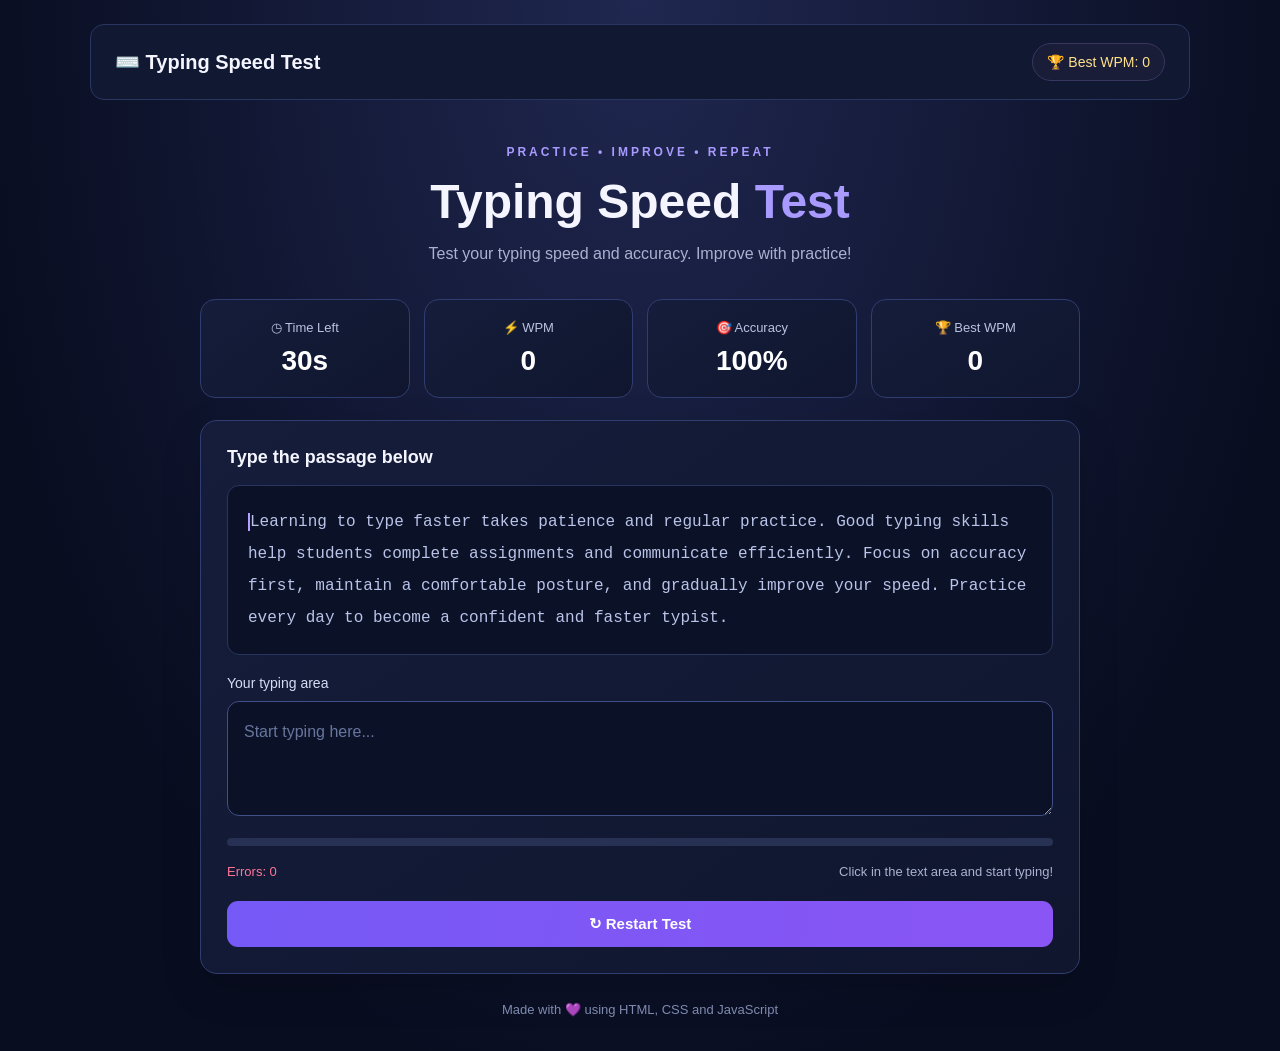
==== index.html @ 7d8ab03d "Add Typing Speed Test project" ====
<!DOCTYPE html>
<html lang="en">
<head>
    <meta charset="UTF-8">
    <meta name="viewport" content="width=device-width, initial-scale=1.0">
    <title>Typing Speed Test</title>
    <link rel="stylesheet" href="style.css">
    <script src="script.js" defer></script>
</head>
<body>

    <header class="navbar">
        <div class="logo">⌨️ Typing Speed Test</div>
        <div class="best-score">🏆 Best WPM: <span id="best">0</span></div>
    </header>

    <main class="container">
        <section class="heading">
            <p class="tag">PRACTICE • IMPROVE • REPEAT</p>
            <h1>Typing Speed <span>Test</span></h1>
            <p>Test your typing speed and accuracy. Improve with practice!</p>
        </section>

        <section class="stats">
            <div class="stat-card">
                <p>◷ Time Left</p>
                <h2 id="time">30s</h2>
            </div>
            <div class="stat-card">
                <p>⚡ WPM</p>
                <h2 id="wpm">0</h2>
            </div>
            <div class="stat-card">
                <p>🎯 Accuracy</p>
                <h2 id="accuracy">100%</h2>
            </div>
            <div class="stat-card">
                <p>🏆 Best WPM</p>
                <h2 id="best-stat">0</h2>
            </div>
        </section>

        <section class="typing-card">
            <h3>Type the passage below</h3>

            <div id="passage" class="passage"></div>

            <label for="typing-input">Your typing area</label>
            <textarea
                id="typing-input"
                placeholder="Start typing here..."
                spellcheck="false"
                autocomplete="off"
            ></textarea>

            <div class="progress-track">
                <div id="progress" class="progress"></div>
            </div>

            <div class="bottom-row">
                <span id="errors">Errors: 0</span>
                <span id="status">Click in the text area and start typing!</span>
            </div>

            <button id="restart">↻ Restart Test</button>
        </section>

        <section id="result" class="result" hidden>
            <div class="trophy">🏆</div>
            <h2>Test Completed!</h2>
            <p id="result-message">Great job! Keep practising.</p>

            <div class="result-stats">
                <div><span>WPM</span><strong id="final-wpm">0</strong></div>
                <div><span>Accuracy</span><strong id="final-accuracy">100%</strong></div>
                <div><span>Errors</span><strong id="final-errors">0</strong></div>
            </div>

            <button id="try-again">↻ Try Again</button>
        </section>
    </main>

    <footer>
        <p>Made with 💜 using HTML, CSS and JavaScript</p>
    </footer>

</body>
</html>
---- style.css ----
/* ===== GENERAL STYLING ===== */
* {
    margin: 0;
    padding: 0;
    box-sizing: border-box;
}

body {
    font-family: 'Segoe UI', Arial, sans-serif;
    background: radial-gradient(ellipse at top, #202750, #080d20 75%);
    color: #f4f5ff;
    min-height: 100vh;
    padding: 24px;
}

/* ===== NAVIGATION BAR ===== */
.navbar {
    max-width: 1100px;
    margin: 0 auto;
    display: flex;
    justify-content: space-between;
    align-items: center;
    padding: 18px 24px;
    background: #101832;
    border: 1px solid #293660;
    border-radius: 14px;
}

.logo {
    font-size: 20px;
    font-weight: 700;
}

.best-score {
    font-size: 14px;
    color: #ffe28a;
    background: #191d38;
    border: 1px solid #39365f;
    padding: 10px 14px;
    border-radius: 30px;
}

/* ===== MAIN CONTAINER ===== */
.container {
    max-width: 880px;
    margin: 0 auto;
}

.heading {
    text-align: center;
    margin: 45px 0 32px;
}

.tag {
    color: #a99aff;
    font-size: 12px;
    font-weight: bold;
    letter-spacing: 3px;
    margin-bottom: 15px;
}

.heading h1 {
    font-size: clamp(32px, 5vw, 48px);
    margin-bottom: 12px;
}

.heading h1 span {
    color: #a99aff;
}

.heading > p:last-child {
    color: #aab2d0;
    line-height: 1.6;
}

/* ===== STATISTICS CARDS ===== */
.stats {
    display: grid;
    grid-template-columns: repeat(4, minmax(0, 1fr));
    gap: 14px;
    margin-bottom: 22px;
}

.stat-card {
    background: linear-gradient(145deg, #151d3b, #10162e);
    border: 1px solid #303d70;
    border-radius: 15px;
    padding: 20px 12px;
    text-align: center;
    transition: transform 0.2s, border-color 0.2s;
}

.stat-card:hover {
    transform: translateY(-3px);
    border-color: #8270ee;
}

.stat-card p {
    font-size: 13px;
    color: #bac2e1;
    margin-bottom: 10px;
}

.stat-card h2 {
    font-size: 28px;
    color: #ffffff;
}

/* ===== TYPING AREA ===== */
.typing-card,
.result {
    background: linear-gradient(145deg, #151d3b, #10162e);
    border: 1px solid #303d70;
    border-radius: 17px;
    padding: 26px;
    box-shadow: 0 15px 40px #00000025;
}

.typing-card h3 {
    font-size: 18px;
    margin-bottom: 17px;
}

.passage {
    background: #0b1228;
    border: 1px solid #28355e;
    border-radius: 12px;
    padding: 20px;
    margin-bottom: 20px;
    color: #b9c4e8;
    font-family: Consolas, monospace;
    font-size: 16px;
    line-height: 2;
    overflow-wrap: anywhere;
}

.passage span.correct {
    color: #65edb2;
}

.passage span.incorrect {
    color: #ff8d9c;
    background: #582537;
    border-radius: 3px;
}

.passage span.current {
    border-left: 2px solid #b4a1ff;
}

.typing-card label {
    display: block;
    margin-bottom: 10px;
    font-size: 14px;
    color: #d7dcf5;
}

textarea {
    width: 100%;
    min-height: 115px;
    resize: vertical;
    background: #0b1228;
    color: #ffffff;
    border: 1px solid #414f87;
    border-radius: 12px;
    padding: 16px;
    font-family: inherit;
    font-size: 16px;
    line-height: 1.7;
    outline: none;
    margin-bottom: 18px;
}

textarea::placeholder {
    color: #68769d;
}

textarea:focus {
    border-color: #a99aff;
    box-shadow: 0 0 0 3px #a99aff20;
}

/* ===== PROGRESS BAR ===== */
.progress-track {
    height: 8px;
    background: #263153;
    border-radius: 20px;
    overflow: hidden;
}

.progress {
    width: 0%;
    height: 100%;
    background: linear-gradient(90deg, #6554ef, #b49aff);
    border-radius: 20px;
    transition: width 0.15s;
}

/* ===== BOTTOM DETAILS ===== */
.bottom-row {
    display: flex;
    justify-content: space-between;
    align-items: center;
    flex-wrap: wrap;
    gap: 12px;
    margin: 18px 0 22px;
    font-size: 13px;
    color: #aab2d0;
}

#errors {
    color: #ff7598;
}

/* ===== BUTTONS ===== */
button {
    width: 100%;
    padding: 14px 18px;
    border: none;
    border-radius: 11px;
    background: linear-gradient(100deg, #7559f6, #8a55f4);
    color: white;
    font-size: 15px;
    font-weight: 700;
    cursor: pointer;
    transition: transform 0.2s, box-shadow 0.2s;
}

button:hover {
    transform: translateY(-2px);
    box-shadow: 0 7px 20px #7559f655;
}

button:active {
    transform: scale(0.99);
}

button:focus-visible {
    outline: 2px solid white;
    outline-offset: 3px;
}

/* ===== RESULTS ===== */
.result {
    margin-top: 22px;
    text-align: center;
}

.result[hidden] {
    display: none;
}

.trophy {
    font-size: 48px;
    margin-bottom: 12px;
}

.result h2 {
    color: #c2b1ff;
    font-size: 28px;
    margin-bottom: 10px;
}

.result > p {
    color: #bac2e1;
    line-height: 1.6;
}

.result-stats {
    display: grid;
    grid-template-columns: repeat(3, minmax(0, 1fr));
    gap: 12px;
    margin: 25px 0;
}

.result-stats div {
    padding: 17px 10px;
    background: #0b1228;
    border: 1px solid #28355e;
    border-radius: 12px;
}

.result-stats span,
.result-stats strong {
    display: block;
}

.result-stats span {
    color: #aab2d0;
    font-size: 13px;
    margin-bottom: 10px;
}

.result-stats strong {
    color: #65edb2;
    font-size: 24px;
}

/* ===== FOOTER ===== */
footer {
    text-align: center;
    color: #7f8bae;
    font-size: 13px;
    margin: 28px 0 10px;
}

/* ===== MOBILE RESPONSIVE DESIGN ===== */
@media (max-width: 600px) {
    body {
        padding: 14px;
    }

    .navbar {
        padding: 15px 12px;
        gap: 10px;
        flex-wrap: wrap;
    }

    .logo {
        font-size: 16px;
    }

    .best-score {
        font-size: 12px;
        padding: 8px 10px;
    }

    .heading {
        margin: 32px 0 24px;
    }

    .stats {
        grid-template-columns: repeat(2, minmax(0, 1fr));
        gap: 10px;
    }

    .stat-card {
        padding: 17px 8px;
    }

    .typing-card,
    .result {
        padding: 17px;
    }

    .passage {
        padding: 14px;
        font-size: 14px;
    }

    .bottom-row {
        align-items: flex-start;
        flex-direction: column;
    }

    .result-stats {
        gap: 8px;
    }
}
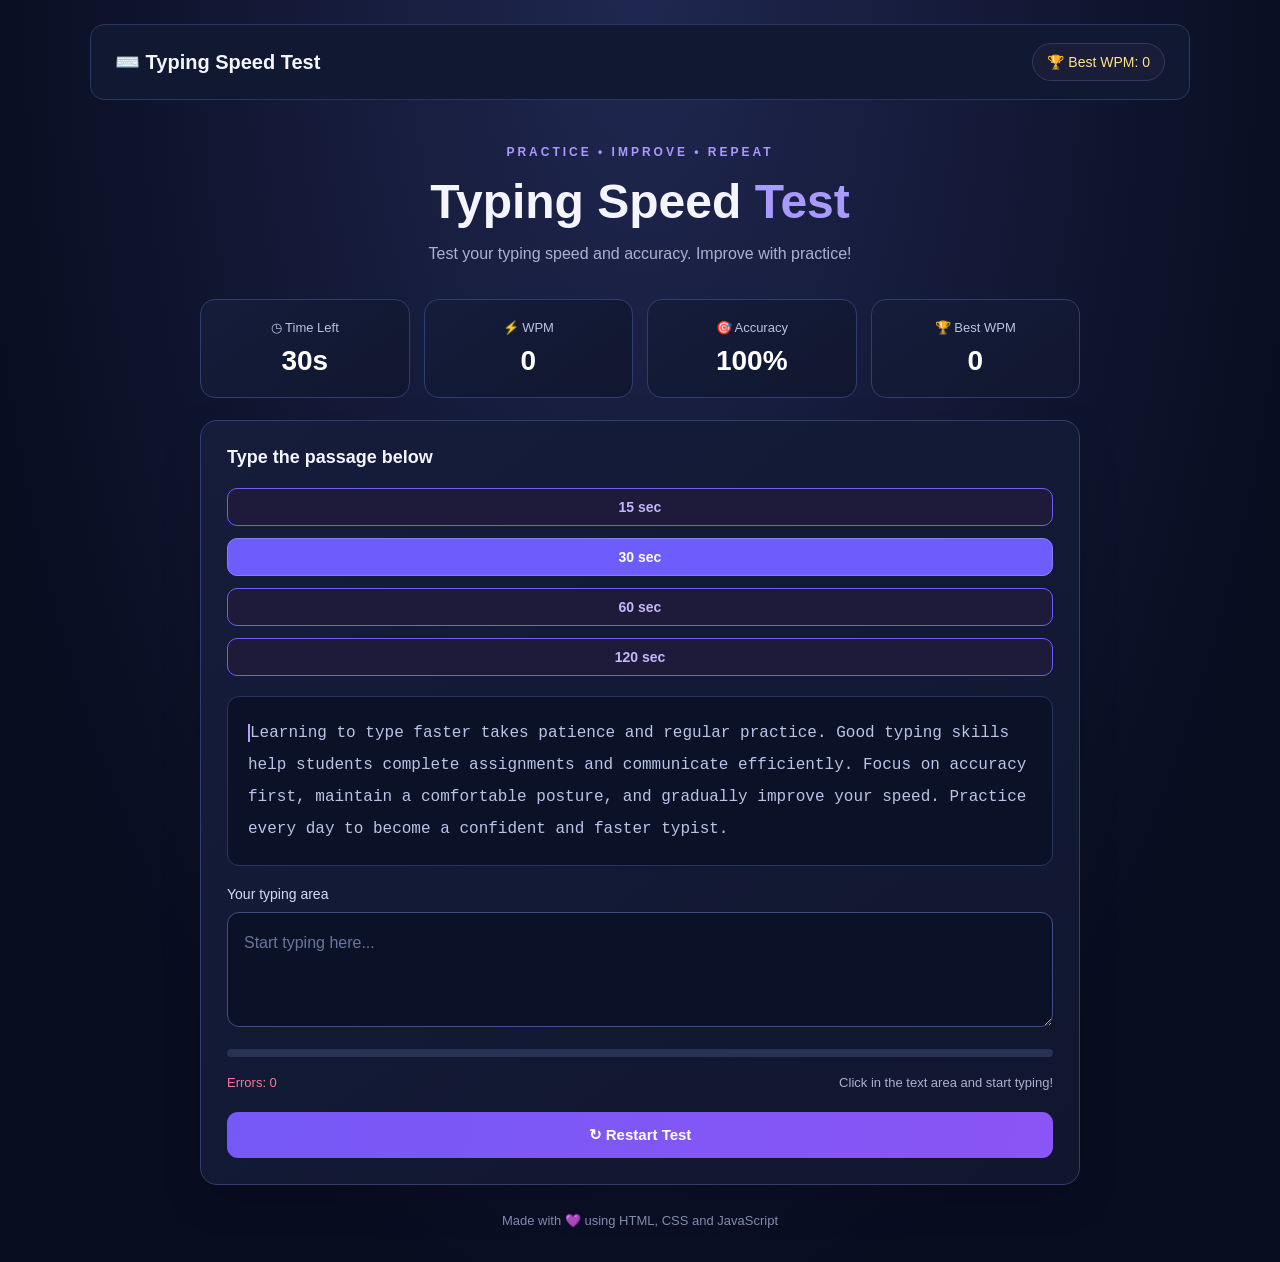
==== commit f5a80f0e: "test type" ====
--- a/index.html
+++ b/index.html
@@ -43,6 +43,14 @@
 
         <section class="typing-card">
             <h3>Type the passage below</h3>
+            
+<div class="time-modes">
+    <button class="time-btn" data-time="15">15 sec</button>
+    <button class="time-btn active" data-time="30">30 sec</button>
+    <button class="time-btn" data-time="60">60 sec</button>
+    <button class="time-btn" data-time="120">120 sec</button>
+</div>
+
 
             <div id="passage" class="passage"></div>
 
--- a/style.css
+++ b/style.css
@@ -358,3 +358,34 @@
         gap: 8px;
     }
 }
+
+/* Time Mode Buttons */
+.time-modes {
+    display: flex;
+    justify-content: center;
+    gap: 12px;
+    flex-wrap: wrap;
+    margin: 20px 0;
+}
+
+.time-btn {
+    background: #1e1b3a;
+    color: #c4b5fd;
+    border: 1px solid #6d5dfc;
+    padding: 10px 20px;
+    border-radius: 10px;
+    cursor: pointer;
+    font-size: 14px;
+    font-weight: 600;
+    transition: 0.3s;
+}
+
+.time-btn:hover {
+    background: #37306b;
+}
+
+.time-btn.active {
+    background: #6d5dfc;
+    color: white;
+    border-color: #8b7cff;
+}
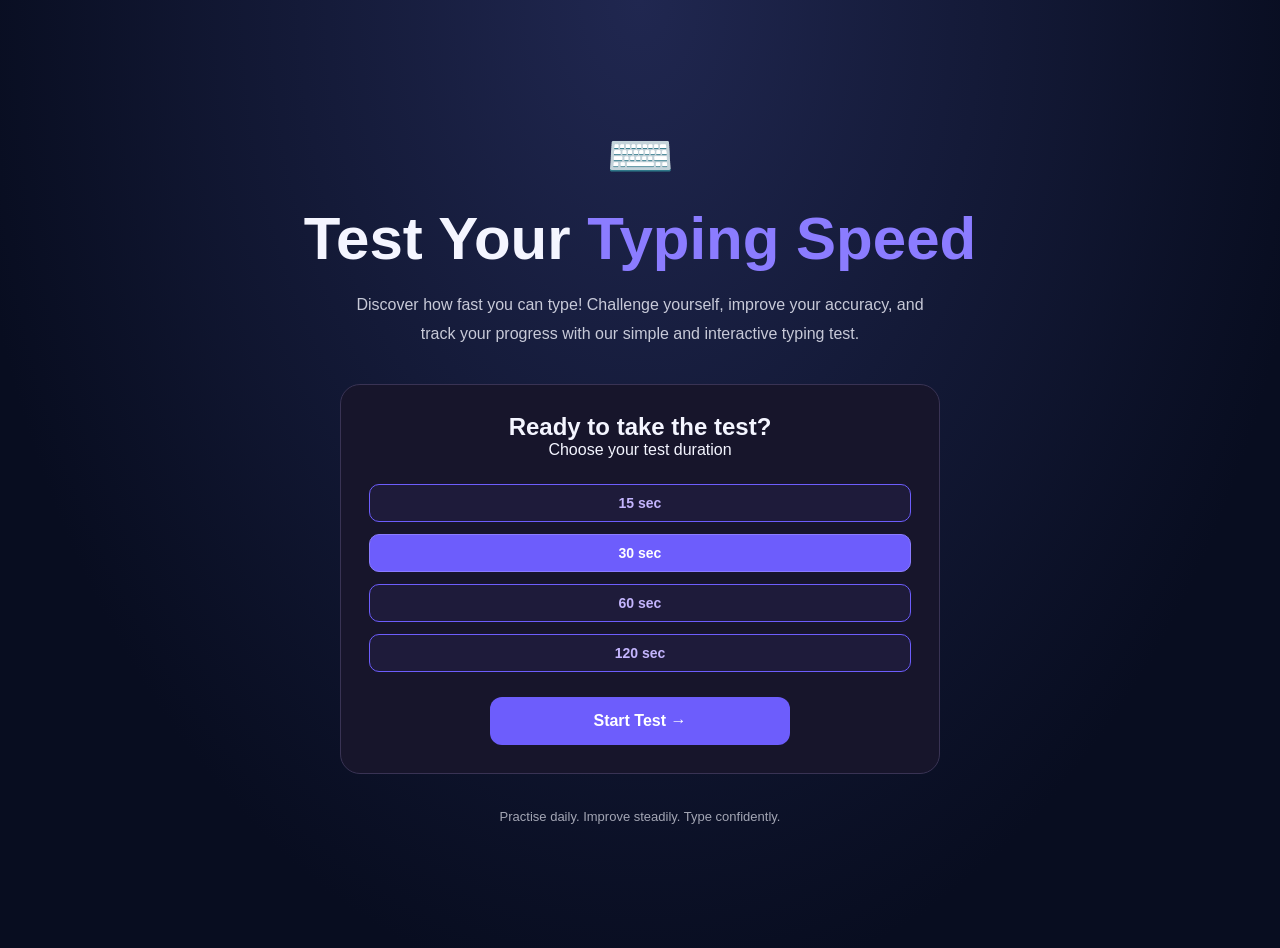
==== commit 714258d5: "Typing test" ====
--- a/index.html
+++ b/index.html
@@ -4,94 +4,136 @@
 <head>
     <meta charset="UTF-8">
     <meta name="viewport" content="width=device-width, initial-scale=1.0">
-    <title>Typing Speed Test</title>
+    <title>Typing Speed Test | Home</title>
     <link rel="stylesheet" href="style.css">
-    <script src="script.js" defer></script>
+    <style>
+        .home-page {
+            max-width: 900px;
+            margin: 70px auto;
+            padding: 30px 20px;
+            text-align: center;
+        }
+
+        .home-icon {
+            font-size: 55px;
+            margin-bottom: 15px;
+        }
+
+        .home-page h1 {
+            font-size: clamp(36px, 6vw, 60px);
+            margin-bottom: 18px;
+        }
+
+        .home-page h1 span {
+            color: #8b7cff;
+        }
+
+        .home-description {
+            max-width: 600px;
+            margin: 0 auto 35px;
+            line-height: 1.8;
+            opacity: 0.8;
+        }
+
+        .home-card {
+            max-width: 600px;
+            margin: 0 auto;
+            padding: 28px;
+            border: 1px solid #393354;
+            border-radius: 20px;
+            background: #17152b;
+        }
+
+        .home-card h2 {
+            margin-top: 0;
+        }
+
+        .home-page .time-modes {
+            margin: 25px 0;
+        }
+
+        .start-button {
+            display: inline-block;
+            width: 100%;
+            max-width: 300px;
+            padding: 15px 25px;
+            border: none;
+            border-radius: 12px;
+            background: #6d5dfc;
+            color: white;
+            font-size: 16px;
+            font-weight: bold;
+            cursor: pointer;
+            transition: 0.3s;
+        }
+
+        .start-button:hover {
+            background: #8578ff;
+            transform: translateY(-2px);
+        }
+
+        .home-footer {
+            margin-top: 35px;
+            font-size: 13px;
+            opacity: 0.65;
+        }
+    </style>
 </head>
 <body>
 
-    <header class="navbar">
-        <div class="logo">⌨️ Typing Speed Test</div>
-        <div class="best-score">🏆 Best WPM: <span id="best">0</span></div>
-    </header>
+    <main class="home-page">
+        <div class="home-icon">⌨️</div>
 
-    <main class="container">
-        <section class="heading">
-            <p class="tag">PRACTICE • IMPROVE • REPEAT</p>
-            <h1>Typing Speed <span>Test</span></h1>
-            <p>Test your typing speed and accuracy. Improve with practice!</p>
+        <h1>Test Your <span>Typing Speed</span></h1>
+
+        <p class="home-description">
+            Discover how fast you can type! Challenge yourself,
+            improve your accuracy, and track your progress with
+            our simple and interactive typing test.
+        </p>
+
+        <section class="home-card">
+            <h2>Ready to take the test?</h2>
+            <p>Choose your test duration</p>
+
+            <div class="time-modes">
+                <button class="time-btn" data-time="15">15 sec</button>
+                <button class="time-btn active" data-time="30">30 sec</button>
+                <button class="time-btn" data-time="60">60 sec</button>
+                <button class="time-btn" data-time="120">120 sec</button>
+            </div>
+
+            <button class="start-button" id="start-test">
+                Start Test →
+            </button>
         </section>
 
-        <section class="stats">
-            <div class="stat-card">
-                <p>◷ Time Left</p>
-                <h2 id="time">30s</h2>
-            </div>
-            <div class="stat-card">
-                <p>⚡ WPM</p>
-                <h2 id="wpm">0</h2>
-            </div>
-            <div class="stat-card">
-                <p>🎯 Accuracy</p>
-                <h2 id="accuracy">100%</h2>
-            </div>
-            <div class="stat-card">
-                <p>🏆 Best WPM</p>
-                <h2 id="best-stat">0</h2>
-            </div>
-        </section>
-
-        <section class="typing-card">
-            <h3>Type the passage below</h3>
-            
-<div class="time-modes">
-    <button class="time-btn" data-time="15">15 sec</button>
-    <button class="time-btn active" data-time="30">30 sec</button>
-    <button class="time-btn" data-time="60">60 sec</button>
-    <button class="time-btn" data-time="120">120 sec</button>
-</div>
-
-
-            <div id="passage" class="passage"></div>
-
-            <label for="typing-input">Your typing area</label>
-            <textarea
-                id="typing-input"
-                placeholder="Start typing here..."
-                spellcheck="false"
-                autocomplete="off"
-            ></textarea>
-
-            <div class="progress-track">
-                <div id="progress" class="progress"></div>
-            </div>
-
-            <div class="bottom-row">
-                <span id="errors">Errors: 0</span>
-                <span id="status">Click in the text area and start typing!</span>
-            </div>
-
-            <button id="restart">↻ Restart Test</button>
-        </section>
-
-        <section id="result" class="result" hidden>
-            <div class="trophy">🏆</div>
-            <h2>Test Completed!</h2>
-            <p id="result-message">Great job! Keep practising.</p>
-
-            <div class="result-stats">
-                <div><span>WPM</span><strong id="final-wpm">0</strong></div>
-                <div><span>Accuracy</span><strong id="final-accuracy">100%</strong></div>
-                <div><span>Errors</span><strong id="final-errors">0</strong></div>
-            </div>
-
-            <button id="try-again">↻ Try Again</button>
-        </section>
+        <p class="home-footer">
+            Practise daily. Improve steadily. Type confidently.
+        </p>
     </main>
 
-    <footer>
-        <p>Made with 💜 using HTML, CSS and JavaScript</p>
-    </footer>
+    <script>
+        let selectedDuration = 30;
+
+        const timeButtons = document.querySelectorAll(".time-btn");
+
+        timeButtons.forEach(button => {
+            button.addEventListener("click", () => {
+                selectedDuration = Number(button.dataset.time);
+
+                timeButtons.forEach(item =>
+                    item.classList.remove("active")
+                );
+
+                button.classList.add("active");
+            });
+        });
+
+        document.getElementById("start-test").addEventListener("click", () => {
+            window.location.href = "test.html?duration=" + selectedDuration;
+        });
+    </script>
 
 </body>
 </html>
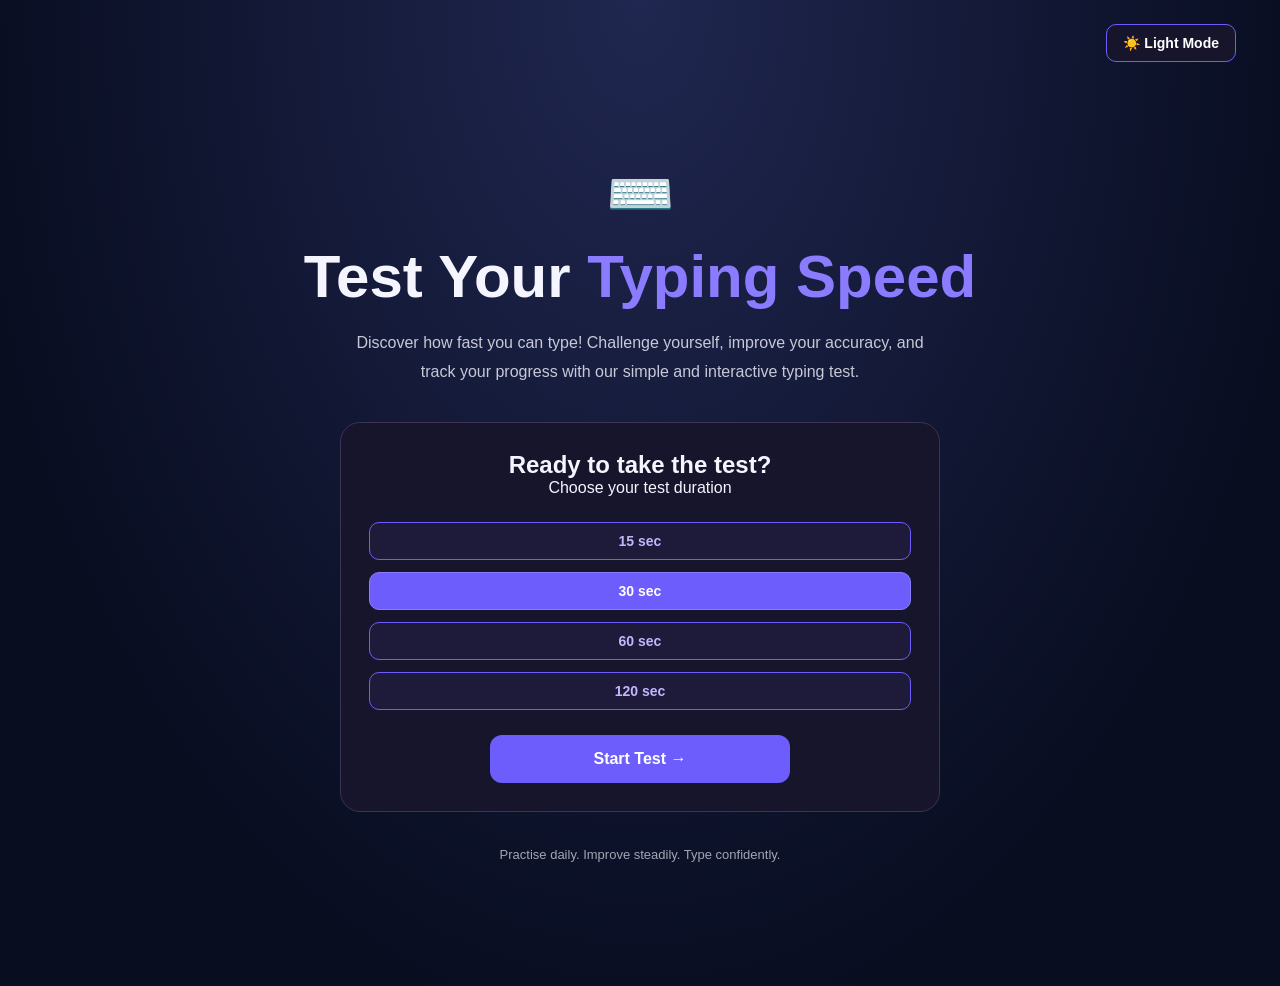
==== commit 39a90184: "Added toggle" ====
--- a/index.html
+++ b/index.html
@@ -80,6 +80,9 @@
     </style>
 </head>
 <body>
+    <button id="theme-toggle" class="theme-toggle">
+    🌙 Dark Mode
+</button>
 
     <main class="home-page">
         <div class="home-icon">⌨️</div>
@@ -114,6 +117,29 @@
     </main>
 
     <script>
+        // ===== THEME TOGGLE =====
+const themeToggle = document.getElementById("theme-toggle");
+
+// Load saved theme
+if (localStorage.getItem("theme") === "light") {
+    document.body.classList.add("light-mode");
+    themeToggle.textContent = "🌙 Dark Mode";
+} else {
+    themeToggle.textContent = "☀️ Light Mode";
+}
+
+// Switch theme
+themeToggle.addEventListener("click", () => {
+    document.body.classList.toggle("light-mode");
+
+    if (document.body.classList.contains("light-mode")) {
+        localStorage.setItem("theme", "light");
+        themeToggle.textContent = "🌙 Dark Mode";
+    } else {
+        localStorage.setItem("theme", "dark");
+        themeToggle.textContent = "☀️ Light Mode";
+    }
+});
         let selectedDuration = 30;
 
         const timeButtons = document.querySelectorAll(".time-btn");
--- a/style.css
+++ b/style.css
@@ -389,3 +389,83 @@
     color: white;
     border-color: #8b7cff;
 }
+.home-button {
+    display: block;
+    margin-bottom: 20px;
+    padding: 10px 16px;
+    border: 1px solid #6d5dfc;
+    border-radius: 8px;
+    background: transparent;
+    color: #ffffff;
+    font-size: 14px;
+    cursor: pointer;
+    transition: 0.3s;
+}
+
+.home-button:hover {
+    background: #6d5dfc;
+}
+.history-card {
+    margin-top: 25px;
+    padding: 24px;
+    border: 1px solid #393354;
+    border-radius: 16px;
+    background: #17152b;
+}
+
+.history-card h2 {
+    margin-top: 0;
+}
+
+.history-item {
+    display: flex;
+    flex-wrap: wrap;
+    justify-content: space-between;
+    gap: 12px;
+    padding: 14px 0;
+    border-bottom: 1px solid #393354;
+    font-size: 14px;
+}
+
+/* ===== THEME TOGGLE ===== */
+.theme-toggle {
+    display: block;
+    width: auto;
+    margin: 0 20px 15px auto;
+    padding: 10px 16px;
+    border: 1px solid #6d5dfc;
+    border-radius: 10px;
+    background: #17152b;
+    color: white;
+    font-size: 14px;
+    cursor: pointer;
+}
+
+
+body.light-mode {
+    background: #f4f5fb;
+    color: #20233a;
+}
+
+body.light-mode .home-card,
+body.light-mode .typing-card,
+body.light-mode .result,
+body.light-mode .history-card,
+body.light-mode .stat-card {
+    background: #ffffff;
+    color: #20233a;
+    border-color: #d8d9e8;
+}
+
+body.light-mode .passage,
+body.light-mode textarea,
+body.light-mode .result-stats div {
+    background: #f0f1fa;
+    color: #20233a;
+    border-color: #d8d9e8;
+}
+
+body.light-mode .theme-toggle {
+    background: #ffffff;
+    color: #20233a;
+}
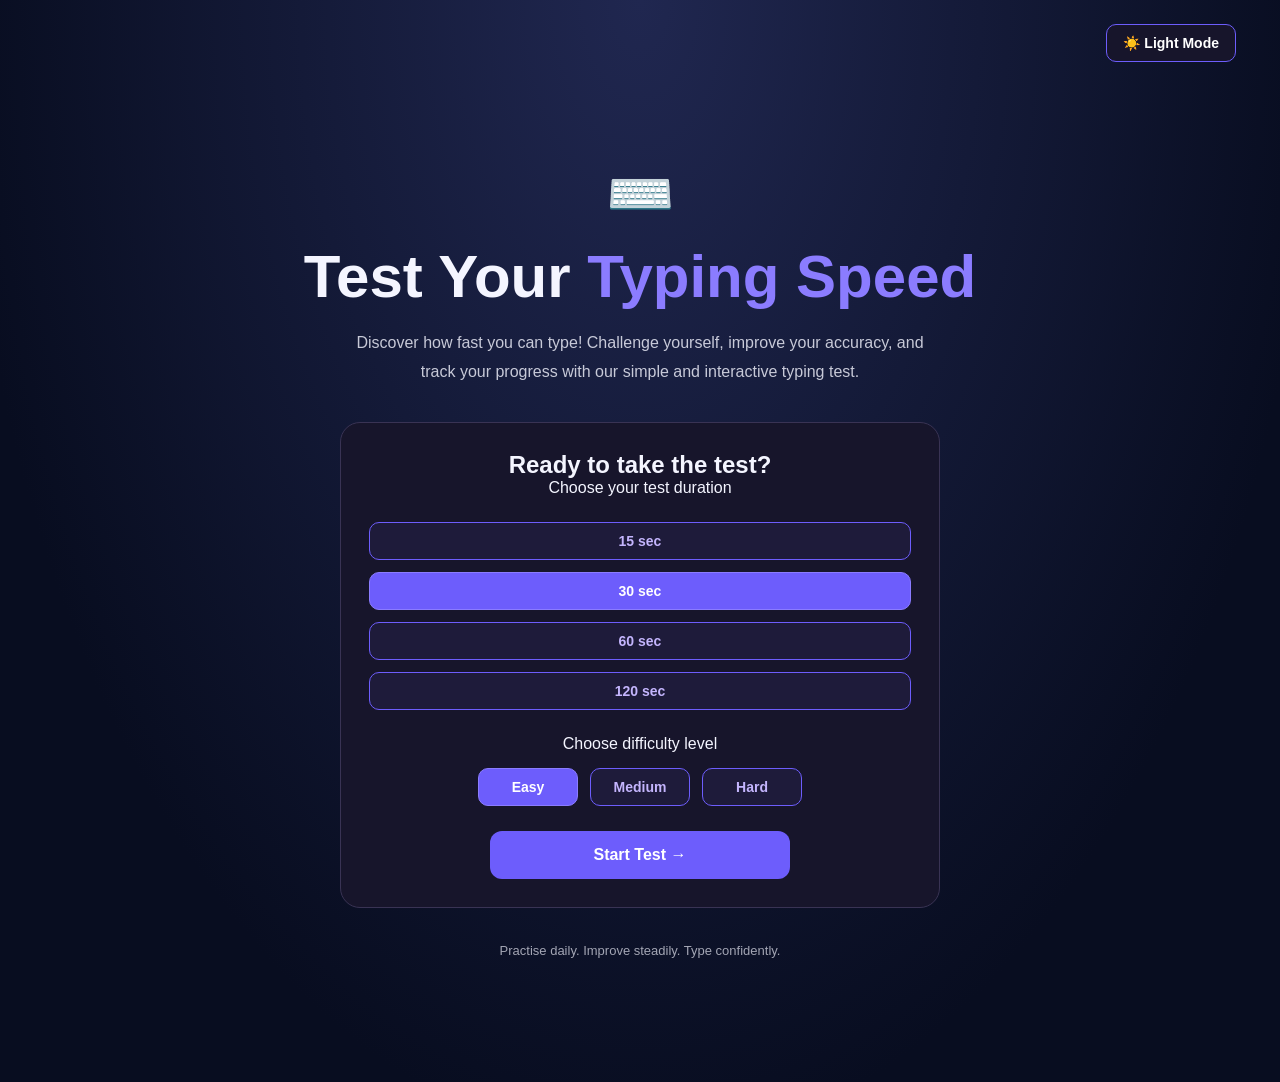
==== commit 2e7d4240: "Added difficulty levels and theme toggle" ====
--- a/index.html
+++ b/index.html
@@ -105,6 +105,13 @@
                 <button class="time-btn" data-time="60">60 sec</button>
                 <button class="time-btn" data-time="120">120 sec</button>
             </div>
+            <p>Choose difficulty level</p>
+
+<div class="difficulty-modes">
+    <button class="difficulty-btn active" data-level="easy">Easy</button>
+    <button class="difficulty-btn" data-level="medium">Medium</button>
+    <button class="difficulty-btn" data-level="hard">Hard</button>
+</div>
 
             <button class="start-button" id="start-test">
                 Start Test →
@@ -141,6 +148,21 @@
     }
 });
         let selectedDuration = 30;
+        let selectedDifficulty = "easy";
+
+const difficultyButtons = document.querySelectorAll(".difficulty-btn");
+
+difficultyButtons.forEach(button => {
+    button.addEventListener("click", () => {
+        selectedDifficulty = button.dataset.level;
+
+        difficultyButtons.forEach(item =>
+            item.classList.remove("active")
+        );
+
+        button.classList.add("active");
+    });
+});
 
         const timeButtons = document.querySelectorAll(".time-btn");
 
@@ -157,8 +179,9 @@
         });
 
         document.getElementById("start-test").addEventListener("click", () => {
-            window.location.href = "test.html?duration=" + selectedDuration;
-        });
+    window.location.href = "test.html?duration=" + selectedDuration +
+        "&difficulty=" + selectedDifficulty;
+});
     </script>
 
 </body>
--- a/style.css
+++ b/style.css
@@ -469,3 +469,36 @@
     background: #ffffff;
     color: #20233a;
 }
+
+/* ===== DIFFICULTY LEVEL BUTTONS ===== */
+.difficulty-modes {
+    display: flex;
+    justify-content: center;
+    gap: 12px;
+    flex-wrap: wrap;
+    margin: 15px 0 25px;
+}
+
+.difficulty-btn {
+    width: auto;
+    min-width: 100px;
+    padding: 10px 22px;
+    background: #1e1b3a;
+    color: #c4b5fd;
+    border: 1px solid #6d5dfc;
+    border-radius: 10px;
+    font-size: 14px;
+    font-weight: 600;
+    cursor: pointer;
+    transition: 0.3s;
+}
+
+.difficulty-btn:hover {
+    background: #37306b;
+}
+
+.difficulty-btn.active {
+    background: #6d5dfc;
+    color: white;
+    border-color: #8b7cff;
+}
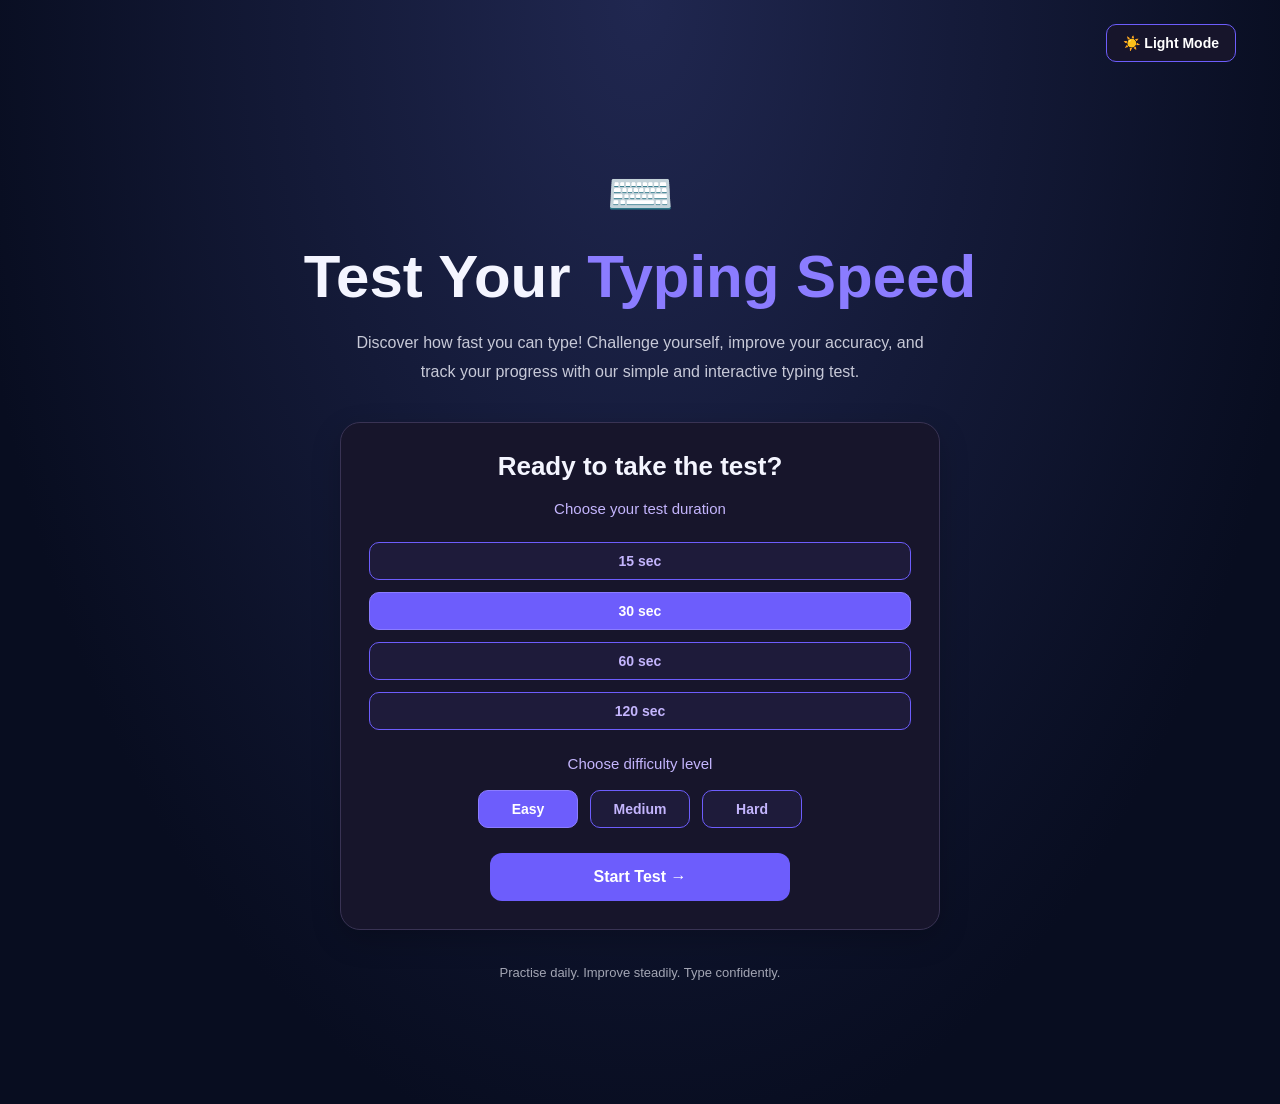
==== commit 6c81dd79: "Improve UI and add difficulty levels" ====
--- a/index.html
+++ b/index.html
@@ -1,6 +1,6 @@
-
 <!DOCTYPE html>
 <html lang="en">
+
 <head>
     <meta charset="UTF-8">
     <meta name="viewport" content="width=device-width, initial-scale=1.0">
@@ -79,10 +79,11 @@
         }
     </style>
 </head>
+
 <body>
     <button id="theme-toggle" class="theme-toggle">
-    🌙 Dark Mode
-</button>
+        🌙 Dark Mode
+    </button>
 
     <main class="home-page">
         <div class="home-icon">⌨️</div>
@@ -107,11 +108,11 @@
             </div>
             <p>Choose difficulty level</p>
 
-<div class="difficulty-modes">
-    <button class="difficulty-btn active" data-level="easy">Easy</button>
-    <button class="difficulty-btn" data-level="medium">Medium</button>
-    <button class="difficulty-btn" data-level="hard">Hard</button>
-</div>
+            <div class="difficulty-modes">
+                <button class="difficulty-btn active" data-level="easy">Easy</button>
+                <button class="difficulty-btn" data-level="medium">Medium</button>
+                <button class="difficulty-btn" data-level="hard">Hard</button>
+            </div>
 
             <button class="start-button" id="start-test">
                 Start Test →
@@ -125,44 +126,44 @@
 
     <script>
         // ===== THEME TOGGLE =====
-const themeToggle = document.getElementById("theme-toggle");
+        const themeToggle = document.getElementById("theme-toggle");
 
-// Load saved theme
-if (localStorage.getItem("theme") === "light") {
-    document.body.classList.add("light-mode");
-    themeToggle.textContent = "🌙 Dark Mode";
-} else {
-    themeToggle.textContent = "☀️ Light Mode";
-}
+        // Load saved theme
+        if (localStorage.getItem("theme") === "light") {
+            document.body.classList.add("light-mode");
+            themeToggle.textContent = "🌙 Dark Mode";
+        } else {
+            themeToggle.textContent = "☀️ Light Mode";
+        }
 
-// Switch theme
-themeToggle.addEventListener("click", () => {
-    document.body.classList.toggle("light-mode");
+        // Switch theme
+        themeToggle.addEventListener("click", () => {
+            document.body.classList.toggle("light-mode");
 
-    if (document.body.classList.contains("light-mode")) {
-        localStorage.setItem("theme", "light");
-        themeToggle.textContent = "🌙 Dark Mode";
-    } else {
-        localStorage.setItem("theme", "dark");
-        themeToggle.textContent = "☀️ Light Mode";
-    }
-});
+            if (document.body.classList.contains("light-mode")) {
+                localStorage.setItem("theme", "light");
+                themeToggle.textContent = "🌙 Dark Mode";
+            } else {
+                localStorage.setItem("theme", "dark");
+                themeToggle.textContent = "☀️ Light Mode";
+            }
+        });
         let selectedDuration = 30;
         let selectedDifficulty = "easy";
 
-const difficultyButtons = document.querySelectorAll(".difficulty-btn");
+        const difficultyButtons = document.querySelectorAll(".difficulty-btn");
 
-difficultyButtons.forEach(button => {
-    button.addEventListener("click", () => {
-        selectedDifficulty = button.dataset.level;
+        difficultyButtons.forEach(button => {
+            button.addEventListener("click", () => {
+                selectedDifficulty = button.dataset.level;
 
-        difficultyButtons.forEach(item =>
-            item.classList.remove("active")
-        );
+                difficultyButtons.forEach(item =>
+                    item.classList.remove("active")
+                );
 
-        button.classList.add("active");
-    });
-});
+                button.classList.add("active");
+            });
+        });
 
         const timeButtons = document.querySelectorAll(".time-btn");
 
@@ -179,10 +180,11 @@
         });
 
         document.getElementById("start-test").addEventListener("click", () => {
-    window.location.href = "test.html?duration=" + selectedDuration +
-        "&difficulty=" + selectedDifficulty;
-});
+            window.location.href = "test.html?duration=" + selectedDuration +
+                "&difficulty=" + selectedDifficulty;
+        });
     </script>
 
 </body>
-</html>
+
+</html>
--- a/style.css
+++ b/style.css
@@ -1,4 +1,3 @@
-
 /* ===== GENERAL STYLING ===== */
 * {
     margin: 0;
@@ -69,7 +68,7 @@
     color: #a99aff;
 }
 
-.heading > p:last-child {
+.heading>p:last-child {
     color: #aab2d0;
     line-height: 1.6;
 }
@@ -262,7 +261,7 @@
     margin-bottom: 10px;
 }
 
-.result > p {
+.result>p {
     color: #bac2e1;
     line-height: 1.6;
 }
@@ -307,6 +306,7 @@
 
 /* ===== MOBILE RESPONSIVE DESIGN ===== */
 @media (max-width: 600px) {
+
     body {
         padding: 14px;
     }
@@ -339,14 +339,24 @@
         padding: 17px 8px;
     }
 
+    .stat-card p {
+        font-size: 13px;
+    }
+
     .typing-card,
     .result {
-        padding: 17px;
+        padding: 16px;
     }
 
     .passage {
         padding: 14px;
         font-size: 14px;
+        line-height: 1.8;
+    }
+
+    textarea {
+        font-size: 16px;
+        min-height: 120px;
     }
 
     .bottom-row {
@@ -389,6 +399,7 @@
     color: white;
     border-color: #8b7cff;
 }
+
 .home-button {
     display: block;
     margin-bottom: 20px;
@@ -405,6 +416,7 @@
 .home-button:hover {
     background: #6d5dfc;
 }
+
 .history-card {
     margin-top: 25px;
     padding: 24px;
@@ -502,3 +514,61 @@
     color: white;
     border-color: #8b7cff;
 }
+body.light-mode #home-button {
+    color: #20233a;
+    background: #ffffff;
+}
+
+body.light-mode .stat-card {
+    color: #20233a;
+}
+/* Improve text visibility in light mode */
+body.light-mode .stat-card,
+body.light-mode .stat-card p,
+body.light-mode .stat-card span,
+body.light-mode .typing-card label,
+body.light-mode .typing-card p {
+    color: #20233a;
+}
+
+body.light-mode .subtitle {
+    color: #555b75;
+}
+/* Fix stat values in light mode */
+body.light-mode .stat-card h2 {
+    color: #20233a;
+}
+/* ===== HOME PAGE CARD IMPROVEMENT ===== */
+
+.home-card {
+    padding: 35px 30px;
+    border-radius: 20px;
+    text-align: center;
+    background: #17152b;
+    border: 1px solid #37306b;
+    box-shadow: 0 10px 30px rgba(0, 0, 0, 0.2);
+    max-width: 650px;
+    margin: 30px auto;
+}
+
+.home-card h2 {
+    font-size: 26px;
+    margin-bottom: 12px;
+}
+
+.home-card p {
+    font-size: 15px;
+    margin: 18px 0;
+    color: #c4b5fd;
+}
+/* Button hover effects */
+.time-btn:hover,
+.difficulty-btn:hover {
+    transform: translateY(-3px);
+    box-shadow: 0 5px 15px rgba(109, 93, 252, 0.3);
+}
+
+#start-test:hover {
+    transform: translateY(-3px);
+    box-shadow: 0 6px 18px rgba(109, 93, 252, 0.4);
+}
